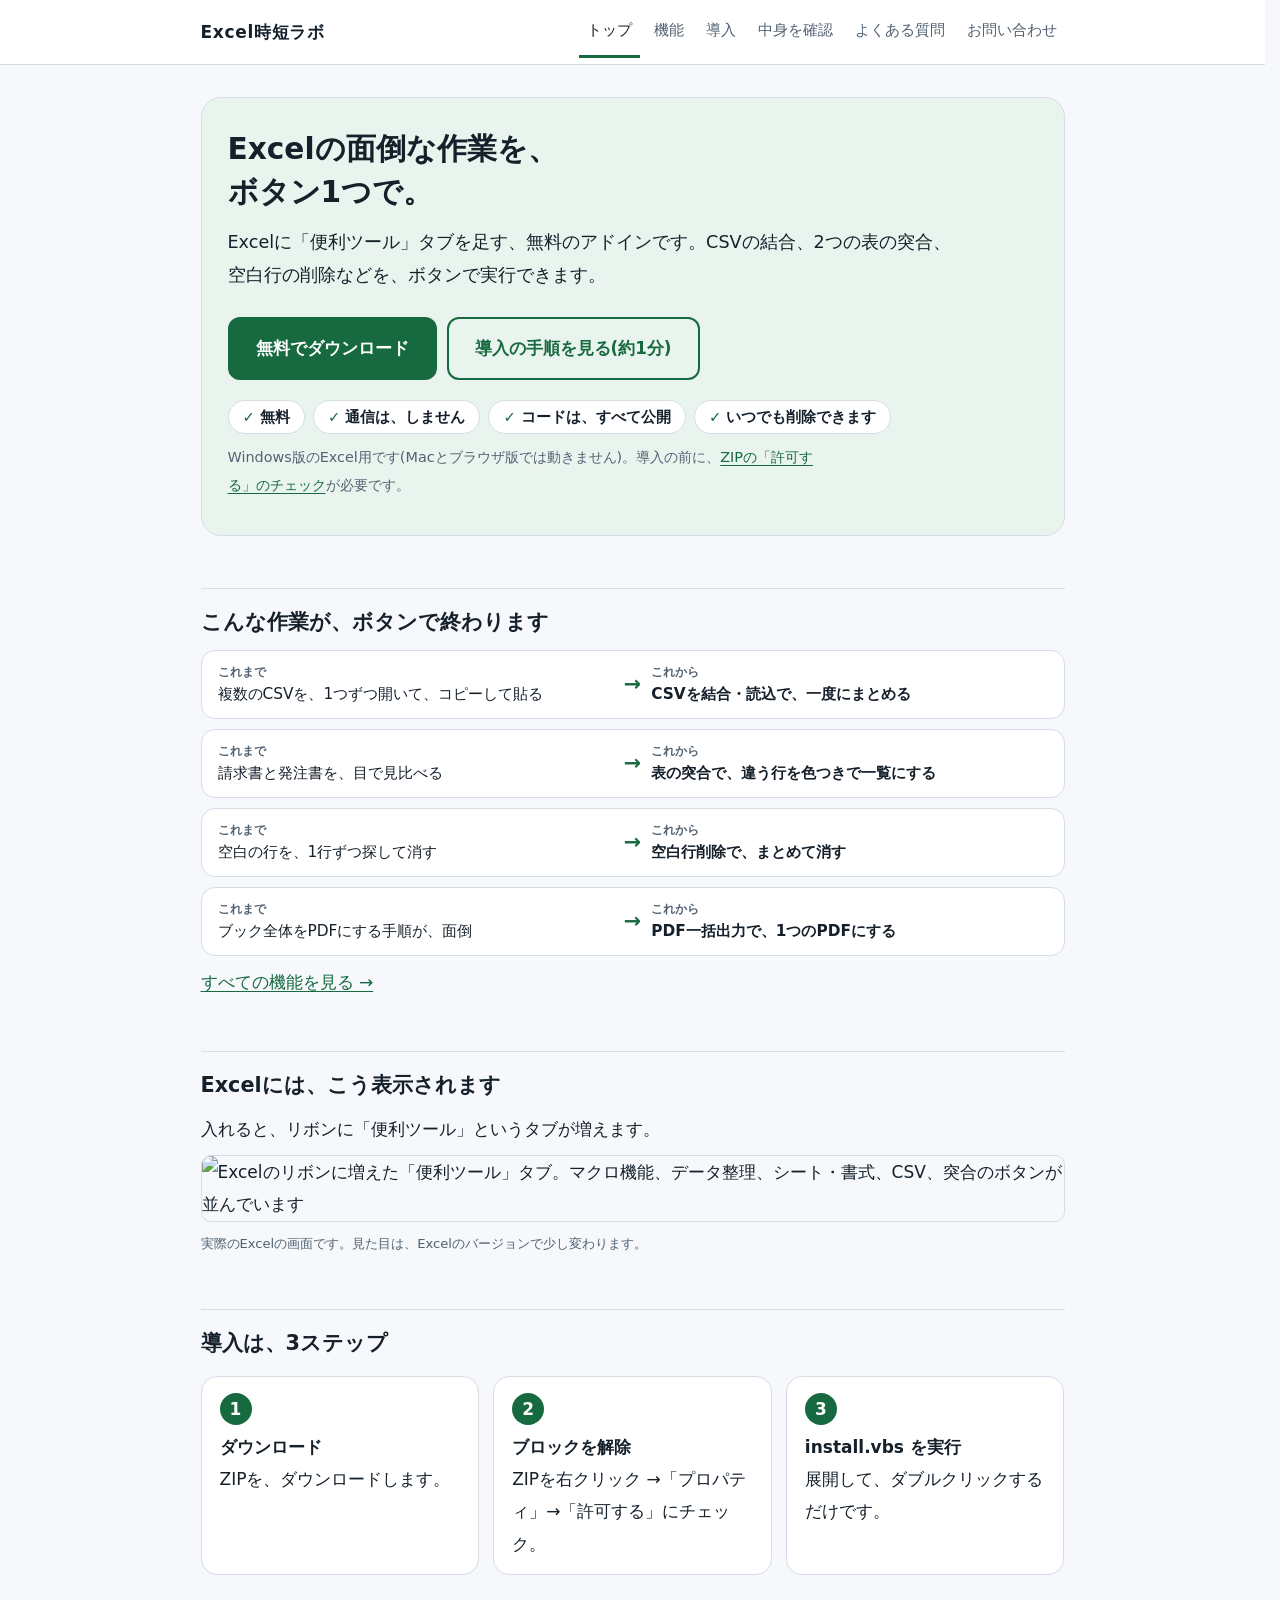
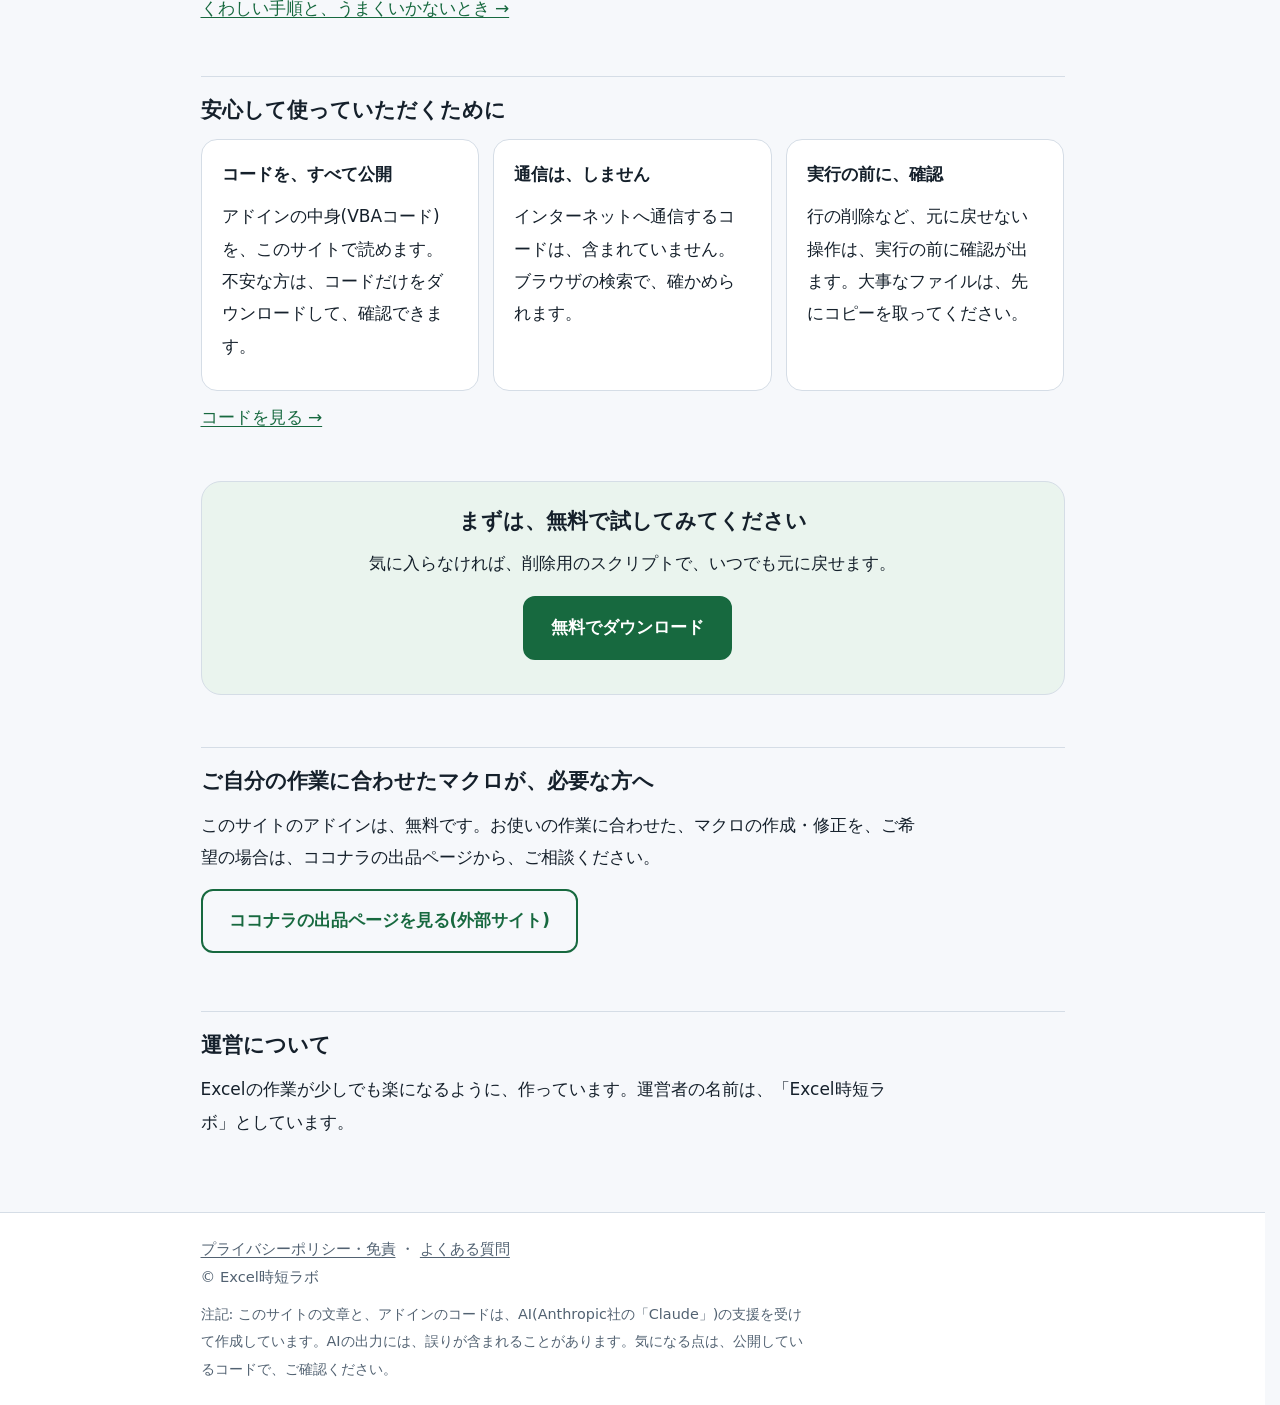
==== index.html @ a4383a53 "Add files via upload" ====
<!doctype html>
<html lang="ja">
<head>
<meta charset="utf-8">
<meta name="viewport" content="width=device-width, initial-scale=1">
<title>Excel時短ラボ|Excelの面倒な作業を、ボタン1つで</title>
<meta name="description" content="Excelに「便利ツール」タブを足す、無料のアドイン。CSVの結合、表の突合、重複削除などを、ボタンで実行できます。コードは、すべて公開しています。">
<link rel="stylesheet" href="style.css">
</head>
<body>
<a class="skip" href="#main">本文へ移動</a>
<header class="site"><div class="wrap">
  <a class="brand" href="index.html">Excel時短ラボ</a>
  <nav class="site" aria-label="メニュー">
    <a href="index.html" aria-current="page">トップ</a><a href="features.html">機能</a><a href="install.html">導入</a><a href="code.html">中身を確認</a><a href="faq.html">よくある質問</a><a href="contact.html">お問い合わせ</a>
  </nav>
</div></header>

<main id="main"><div class="wrap">

  <section class="hero">
    <h1>Excelの面倒な作業を、<br>ボタン1つで。</h1>
    <p class="lead">Excelに「便利ツール」タブを足す、無料のアドインです。CSVの結合、2つの表の突合、空白行の削除などを、ボタンで実行できます。</p>
    <p><a class="btn" href="downloads/CustomAddin_Installer.zip" download>無料でダウンロード</a><a class="btn sub" href="install.html">導入の手順を見る(約1分)</a></p>
    <ul class="chips">
      <li>無料</li><li>通信は、しません</li><li>コードは、すべて公開</li><li>いつでも削除できます</li>
    </ul>
    <p class="small">Windows版のExcel用です(Macとブラウザ版では動きません)。導入の前に、<a href="install.html">ZIPの「許可する」のチェック</a>が必要です。</p>
  </section>

  <h2>こんな作業が、ボタンで終わります</h2>
  <div class="ba"><div><span class="label">これまで</span>複数のCSVを、1つずつ開いて、コピーして貼る</div><div class="arrow" aria-hidden="true">→</div><div class="after"><span class="label">これから</span>CSVを結合・読込で、一度にまとめる</div></div>
  <div class="ba"><div><span class="label">これまで</span>請求書と発注書を、目で見比べる</div><div class="arrow" aria-hidden="true">→</div><div class="after"><span class="label">これから</span>表の突合で、違う行を色つきで一覧にする</div></div>
  <div class="ba"><div><span class="label">これまで</span>空白の行を、1行ずつ探して消す</div><div class="arrow" aria-hidden="true">→</div><div class="after"><span class="label">これから</span>空白行削除で、まとめて消す</div></div>
  <div class="ba"><div><span class="label">これまで</span>ブック全体をPDFにする手順が、面倒</div><div class="arrow" aria-hidden="true">→</div><div class="after"><span class="label">これから</span>PDF一括出力で、1つのPDFにする</div></div>
  <p><a href="features.html">すべての機能を見る →</a></p>

  <h2>Excelには、こう表示されます</h2>
  <p>入れると、リボンに「便利ツール」というタブが増えます。</p>
  <div class="scrollx"><img src="images/step3-ribbon.png" width="1992" height="214" alt="Excelのリボンに増えた「便利ツール」タブ。マクロ機能、データ整理、シート・書式、CSV、突合のボタンが並んでいます" style="width:100%;height:auto;border:1px solid var(--line);border-radius:10px"></div>
  <p class="small">実際のExcelの画面です。見た目は、Excelのバージョンで少し変わります。</p>

  <h2>導入は、3ステップ</h2>
  <ol class="steps3">
    <li><b>ダウンロード</b>ZIPを、ダウンロードします。</li>
    <li><b>ブロックを解除</b>ZIPを右クリック →「プロパティ」→「許可する」にチェック。</li>
    <li><b>install.vbs を実行</b>展開して、ダブルクリックするだけです。</li>
  </ol>
  <p><a href="install.html">くわしい手順と、うまくいかないとき →</a></p>

  <h2>安心して使っていただくために</h2>
  <div class="grid">
    <div class="card"><h3>コードを、すべて公開</h3><p>アドインの中身(VBAコード)を、このサイトで読めます。不安な方は、コードだけをダウンロードして、確認できます。</p></div>
    <div class="card"><h3>通信は、しません</h3><p>インターネットへ通信するコードは、含まれていません。ブラウザの検索で、確かめられます。</p></div>
    <div class="card"><h3>実行の前に、確認</h3><p>行の削除など、元に戻せない操作は、実行の前に確認が出ます。大事なファイルは、先にコピーを取ってください。</p></div>
  </div>
  <p><a href="code.html">コードを見る →</a></p>

  <div class="cta-band">
    <h2>まずは、無料で試してみてください</h2>
    <p>気に入らなければ、削除用のスクリプトで、いつでも元に戻せます。</p>
    <p><a class="btn" href="downloads/CustomAddin_Installer.zip" download>無料でダウンロード</a></p>
  </div>

  <h2>ご自分の作業に合わせたマクロが、必要な方へ</h2>
  <p>このサイトのアドインは、無料です。お使いの作業に合わせた、マクロの作成・修正を、ご希望の場合は、ココナラの出品ページから、ご相談ください。</p>
  <p><a class="btn sub" href="https://coconala.com/services/4470032" target="_blank" rel="noopener">ココナラの出品ページを見る(外部サイト)</a></p>

  <h2>運営について</h2>
  <p>Excelの作業が少しでも楽になるように、作っています。運営者の名前は、「Excel時短ラボ」としています。</p>
</div></main>

<footer class="site"><div class="wrap">
  <a href="privacy.html">プライバシーポリシー・免責</a> ・ <a href="faq.html">よくある質問</a><br>
  © Excel時短ラボ

  <p class="small" style="margin:10px 0 0;max-width:42em">注記: このサイトの文章と、アドインのコードは、AI(Anthropic社の「Claude」)の支援を受けて作成しています。AIの出力には、誤りが含まれることがあります。気になる点は、公開しているコードで、ご確認ください。</p>
</div></footer>
</body>
</html>
---- style.css ----
:root {
  --bg: #f6f8fb; --card: #ffffff; --text: #15202b; --muted: #526272; --line: #d5dde6;
  --accent: #17693f; --accent-ink: #ffffff; --soft: #e8f4ee; --warn: #fff6e0; --warn-line: #e6cd8a; --code-bg: #0f1720; --code-ink: #e6edf3;
  --hero: #eaf4ee;
}
@media (prefers-color-scheme: dark) {
  :root:not([data-theme="light"]) {
    --bg: #0e141b; --card: #17202a; --text: #e8eef4; --muted: #a3b3c2; --line: #2f3c49;
    --accent: #4cc38a; --accent-ink: #08140e; --soft: #15291f; --warn: #2b2411; --warn-line: #5a4a1a; --code-bg: #0a0f15; --code-ink: #dbe6f0;
    --hero: #12211a;
  }
}
* { box-sizing: border-box; }
html { scroll-behavior: smooth; overflow-y: scroll; scrollbar-gutter: stable; }
body { margin: 0; background: var(--bg); color: var(--text); font: 17px/1.9 system-ui, "Yu Gothic UI", "Yu Gothic", "Hiragino Sans", Meiryo, sans-serif; -webkit-text-size-adjust: 100%; }
a { color: var(--accent); text-underline-offset: 3px; }
a:focus-visible, summary:focus-visible, .btn:focus-visible { outline: 3px solid #f0a500; outline-offset: 2px; border-radius: 6px; }
.skip { position: absolute; left: -999px; top: 0; background: var(--accent); color: var(--accent-ink); padding: 10px 16px; z-index: 10; }
.skip:focus { left: 8px; top: 8px; }
.wrap { max-width: 900px; margin: 0 auto; padding: 0 18px; }

header.site { background: var(--card); border-bottom: 1px solid var(--line); }
header.site .wrap { display: flex; align-items: center; justify-content: space-between; gap: 4px 16px; flex-wrap: wrap; padding-top: 6px; padding-bottom: 6px; }
.brand { font-weight: 800; letter-spacing: .04em; text-decoration: none; color: var(--text); padding: 8px 0; }
nav.site { display: flex; gap: 0 6px; flex-wrap: wrap; font-size: .95rem; }
nav.site a { text-decoration: none; color: var(--muted); padding: 10px 8px; min-height: 44px; display: inline-flex; align-items: center; border-bottom: 3px solid transparent; }
nav.site a:hover { color: var(--text); }
nav.site a[aria-current="page"] { color: var(--text); border-bottom-color: var(--accent); }

main { padding: 28px 0 64px; }
h1 { font-size: 1.85rem; line-height: 1.45; margin: 8px 0 12px; }
h2 { font-size: 1.3rem; line-height: 1.5; margin: 52px 0 12px; padding-top: 18px; border-top: 1px solid var(--line); }
h3 { font-size: 1.08rem; margin: 26px 0 6px; }
p, li { margin: 10px 0; }
main p, main li { max-width: 42em; }
.lead { font-size: 1.1rem; color: var(--muted); }

.hero { background: var(--hero); border: 1px solid var(--line); border-radius: 20px; padding: 30px 26px 26px; margin: 4px 0 8px; }
.hero h1 { margin-top: 0; }
.hero .lead { color: var(--text); margin-bottom: 18px; }
.chips { display: flex; flex-wrap: wrap; gap: 8px; margin: 14px 0 4px; padding: 0; list-style: none; }
.chips li { margin: 0; max-width: none; background: var(--card); border: 1px solid var(--line); border-radius: 999px; padding: 2px 14px; font-size: .92rem; font-weight: 700; }
.chips li::before { content: "✓ "; color: var(--accent); }
.small { font-size: .9rem; color: var(--muted); }

.card { background: var(--card); border: 1px solid var(--line); border-radius: 16px; padding: 18px 20px; margin: 16px 0; }
.card h3 { margin-top: 0; }
.grid { display: grid; grid-template-columns: repeat(auto-fit, minmax(250px, 1fr)); gap: 14px; }
.grid .card { margin: 0; }
.grid .card p { max-width: none; }

.btn { display: inline-block; background: var(--accent); color: var(--accent-ink); padding: 14px 26px; min-height: 48px; border-radius: 12px; text-decoration: none; font-weight: 700; font-size: 1.05rem; margin: 6px 10px 6px 0; border: 2px solid var(--accent); }
.btn:hover { filter: brightness(1.08); }
.btn.sub { background: transparent; color: var(--accent); }

.note { background: var(--warn); border: 1px solid var(--warn-line); border-radius: 12px; padding: 12px 16px; margin: 16px 0; font-size: .96rem; }
.ok { background: var(--soft); border: 1px solid var(--line); border-radius: 12px; padding: 12px 16px; margin: 16px 0; }
.tag { display: inline-block; font-size: .75rem; color: var(--muted); border: 1px solid var(--line); border-radius: 999px; padding: 0 10px; margin-right: 6px; }

.toc { display: flex; flex-wrap: wrap; gap: 8px; margin: 14px 0 0; padding: 0; list-style: none; }
.toc li { margin: 0; max-width: none; }
.toc a { display: inline-block; padding: 8px 14px; min-height: 40px; border: 1px solid var(--line); border-radius: 999px; background: var(--card); text-decoration: none; font-size: .95rem; }

/* 3 steps */
.steps3 { display: grid; grid-template-columns: repeat(auto-fit, minmax(230px, 1fr)); gap: 14px; counter-reset: s; padding: 0; list-style: none; }
.steps3 li { counter-increment: s; margin: 0; max-width: none; background: var(--card); border: 1px solid var(--line); border-radius: 16px; padding: 16px 18px 14px; }
.steps3 li::before { content: counter(s); display: inline-flex; width: 32px; height: 32px; align-items: center; justify-content: center; border-radius: 50%; background: var(--accent); color: var(--accent-ink); font-weight: 800; margin-bottom: 6px; }
.steps3 b { display: block; }

/* Excel ribbon picture (HTML) */
.ribbon { background: var(--card); border: 1px solid var(--line); border-radius: 14px; overflow: hidden; margin: 14px 0; }
.ribbon .tabs { display: flex; gap: 2px; background: #217346; padding: 8px 10px 0; font-size: .8rem; color: #fff; overflow-x: auto; }
.ribbon .tabs span { padding: 5px 12px; white-space: nowrap; opacity: .85; }
.ribbon .tabs span.on { background: var(--card); color: var(--text); opacity: 1; font-weight: 700; border-radius: 6px 6px 0 0; }
.ribbon .body { display: flex; flex-wrap: wrap; padding: 12px 6px; }
.ribbon .grp { padding: 0 12px; border-right: 1px solid var(--line); min-width: 120px; flex: 1 1 130px; margin: 4px 0; }
.ribbon .grp:last-child { border-right: 0; }
.ribbon .grp b { display: block; font-size: .72rem; color: var(--muted); text-align: center; border-top: 1px solid var(--line); margin-top: 8px; padding-top: 2px; font-weight: 600; }
.ribbon .grp span { display: block; font-size: .85rem; line-height: 1.5; padding: 2px 0; }
.ribbon .grp span::before { content: "▣ "; color: var(--accent); }

/* Windows dialog picture (HTML) */
.shot { margin: 14px 0 22px; }
.shot figcaption { font-size: .88rem; color: var(--muted); margin-top: 6px; }
.win { max-width: 420px; background: #f3f3f3; color: #1b1b1b; border: 1px solid #8a8a8a; border-radius: 8px; box-shadow: 0 8px 24px rgba(0,0,0,.25); overflow: hidden; font: 13px/1.6 "Yu Gothic UI", Meiryo, sans-serif; }
.win .tb { background: #fff; padding: 8px 12px; display: flex; justify-content: space-between; font-size: 12px; border-bottom: 1px solid #ddd; }
.win .tabs2 { display: flex; gap: 0; padding: 8px 10px 0; background: #fff; }
.win .tabs2 span { padding: 3px 10px; border: 1px solid #d0d0d0; border-bottom: 0; background: #f3f3f3; font-size: 12px; }
.win .tabs2 span.on { background: #fff; font-weight: 700; }
.win .pane { background: #fff; margin: 0 10px 10px; padding: 12px; border: 1px solid #d0d0d0; }
.win .row { display: flex; gap: 10px; padding: 1px 0; }
.win .row b { width: 64px; font-weight: 400; color: #555; flex: none; }
.win .sec { border-top: 1px solid #ddd; margin-top: 8px; padding-top: 8px; }
.win .hl { outline: 3px solid #e5322d; outline-offset: 2px; border-radius: 3px; display: inline-block; padding: 0 6px 0 2px; margin-top: 4px; }
.win .chk { display: inline-block; width: 13px; height: 13px; border: 1px solid #333; background: #fff; vertical-align: -2px; margin-right: 4px; text-align: center; line-height: 11px; font-size: 11px; }
.win .btns { display: flex; justify-content: flex-end; gap: 8px; padding: 0 12px 12px; }
.win .btns span { border: 1px solid #adadad; background: #e5e5e5; padding: 1px 18px; font-size: 12px; }
.win.msg .pane { border: 0; margin: 0; padding: 18px 16px 8px; }
.win.msg .ic { display: inline-block; width: 28px; height: 28px; border-radius: 50%; background: #1a73c8; color: #fff; text-align: center; font-weight: 800; line-height: 28px; margin-right: 10px; float: left; }
.win.msg p { margin: 0 0 8px 38px; max-width: none; font-size: 13px; }

/* before -> after */
.ba { display: grid; grid-template-columns: 1fr auto 1fr; gap: 10px; align-items: center; background: var(--card); border: 1px solid var(--line); border-radius: 14px; padding: 12px 16px; margin: 10px 0; }
.ba div { margin: 0; max-width: none; font-size: .96rem; line-height: 1.6; }
.ba .arrow { color: var(--accent); font-weight: 800; font-size: 1.3rem; }
.ba .after { font-weight: 700; }
.ba .label { display: block; font-size: .72rem; color: var(--muted); font-weight: 600; }

.cta-band { background: var(--hero); border: 1px solid var(--line); border-radius: 20px; padding: 24px 24px 18px; margin: 48px 0 0; text-align: center; }
.cta-band h2 { border: 0; margin: 0 0 6px; padding: 0; }
.cta-band p { margin-left: auto; margin-right: auto; }

table { border-collapse: collapse; width: 100%; background: var(--card); border: 1px solid var(--line); border-radius: 12px; overflow: hidden; font-size: .96rem; line-height: 1.75; }
th, td { text-align: left; padding: 12px 14px; border-bottom: 1px solid var(--line); vertical-align: top; }
th { background: var(--soft); white-space: nowrap; }
ol.steps { padding-left: 1.4em; }
ol.steps li { margin: 12px 0; }
details { background: var(--card); border: 1px solid var(--line); border-radius: 12px; margin: 12px 0; padding: 4px 16px; }
details > summary { cursor: pointer; font-weight: 700; padding: 12px 0; min-height: 44px; }
pre.code { background: var(--code-bg); color: var(--code-ink); padding: 14px; border-radius: 10px; overflow: auto; max-height: 520px; font: 13px/1.55 ui-monospace, "Cascadia Mono", Consolas, monospace; tab-size: 4; }
code { font-family: ui-monospace, Consolas, monospace; background: var(--soft); padding: 1px 6px; border-radius: 6px; font-size: .92em; }
footer.site { border-top: 1px solid var(--line); background: var(--card); padding: 22px 0; color: var(--muted); font-size: .92rem; }
footer.site a { color: var(--muted); }
.draft { background: #ffe3e3; color: #7a1d1d; text-align: center; padding: 6px 10px; font-size: .85rem; }
@media (prefers-color-scheme: dark) { .draft { background: #3a1717; color: #ffb4b4; } }
@media (max-width: 640px) {
  body { font-size: 16.5px; }
  h1, .hero h1 { font-size: 1.5rem; }
  .hero { padding: 22px 18px 18px; }
  .btn { display: block; text-align: center; margin-right: 0; }
  .ba { grid-template-columns: 1fr; }
  .ba .arrow { transform: rotate(90deg); justify-self: center; }
  .ribbon .grp { border-right: 0; border-bottom: 1px solid var(--line); flex-basis: 100%; }
  th { white-space: normal; }
  table, tbody, tr, th, td { display: block; }
  tr { border-bottom: 1px solid var(--line); padding: 6px 0; }
  th, td { border: 0; padding: 4px 14px; }
}
@media (prefers-reduced-motion: reduce) { html { scroll-behavior: auto; } }

/* 写真: スマホでは、横にスクロールして大きく見る */
.scrollx { overflow-x: auto; -webkit-overflow-scrolling: touch; }
@media (max-width: 640px) { .scrollx img { min-width: 680px; width: 680px !important; max-width: none !important; } }
.scrollx + .small, .shot .hint { font-size: .82rem; color: var(--muted); }
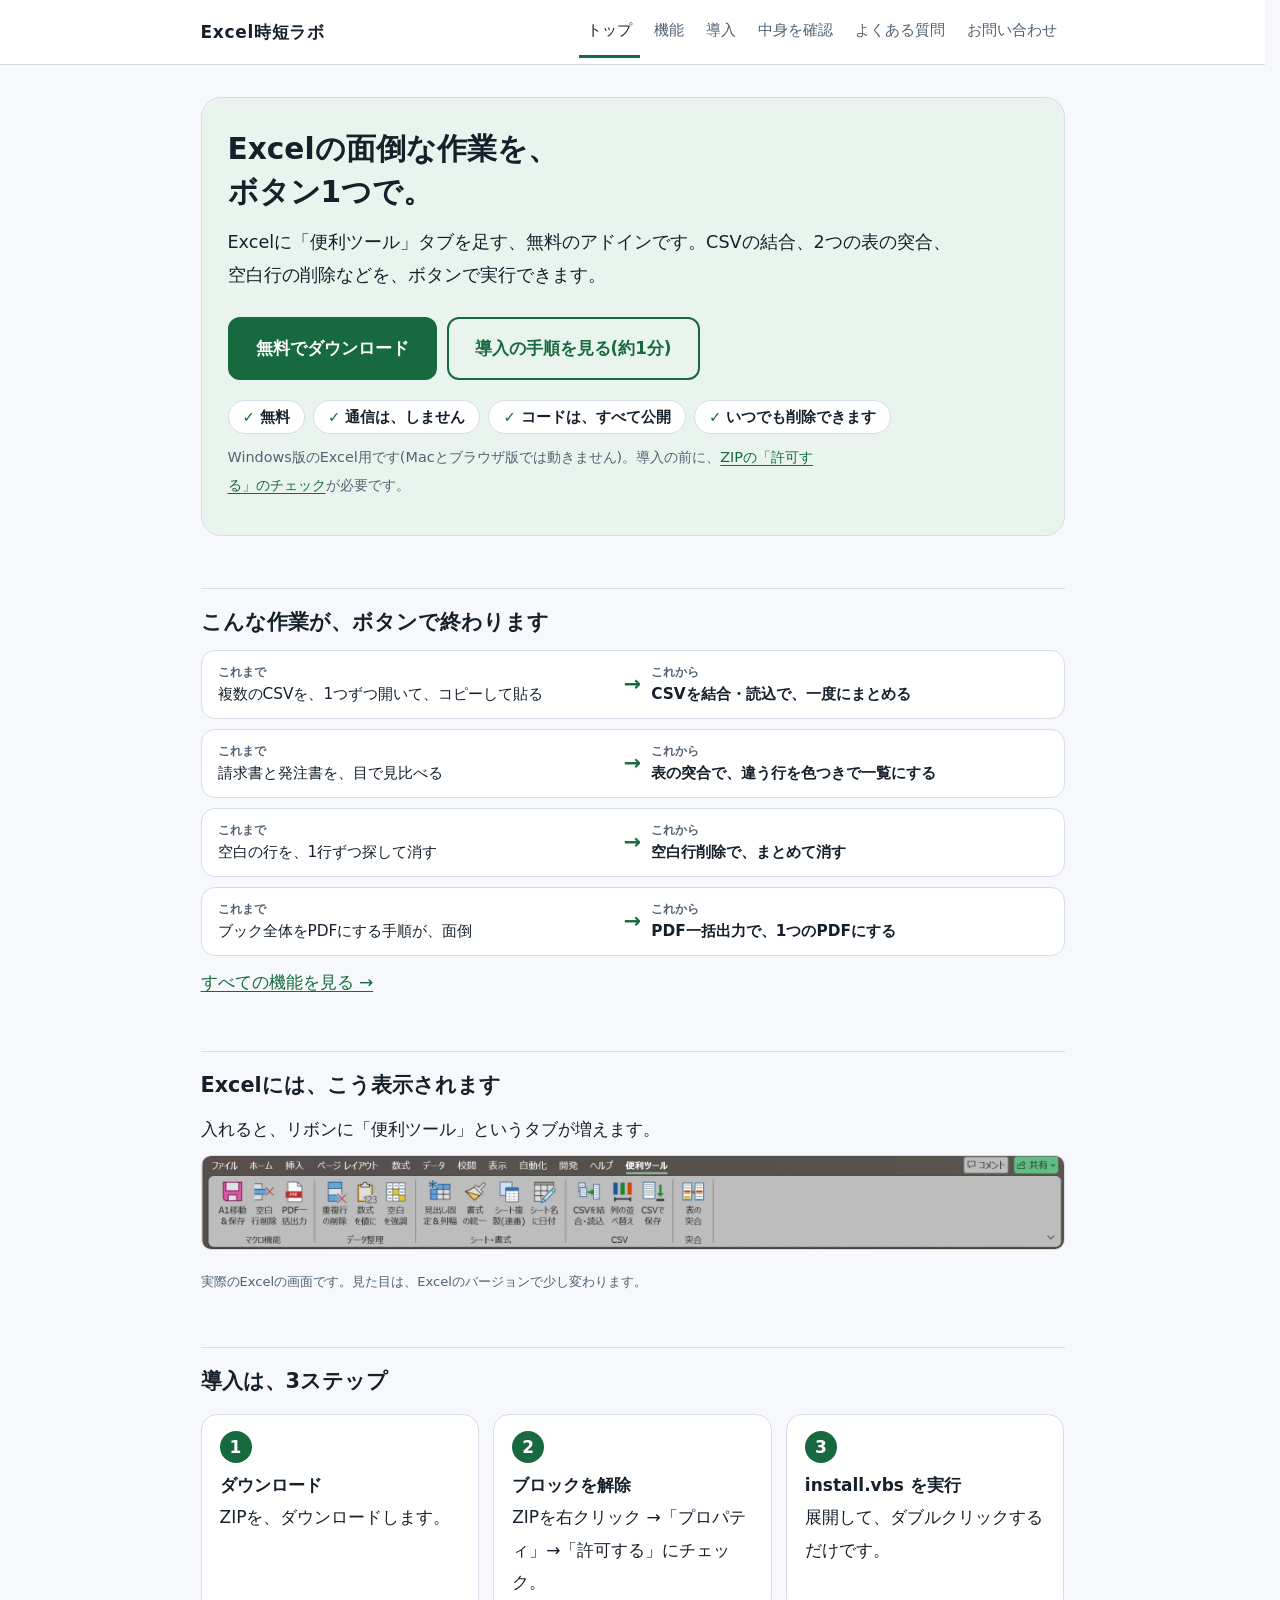
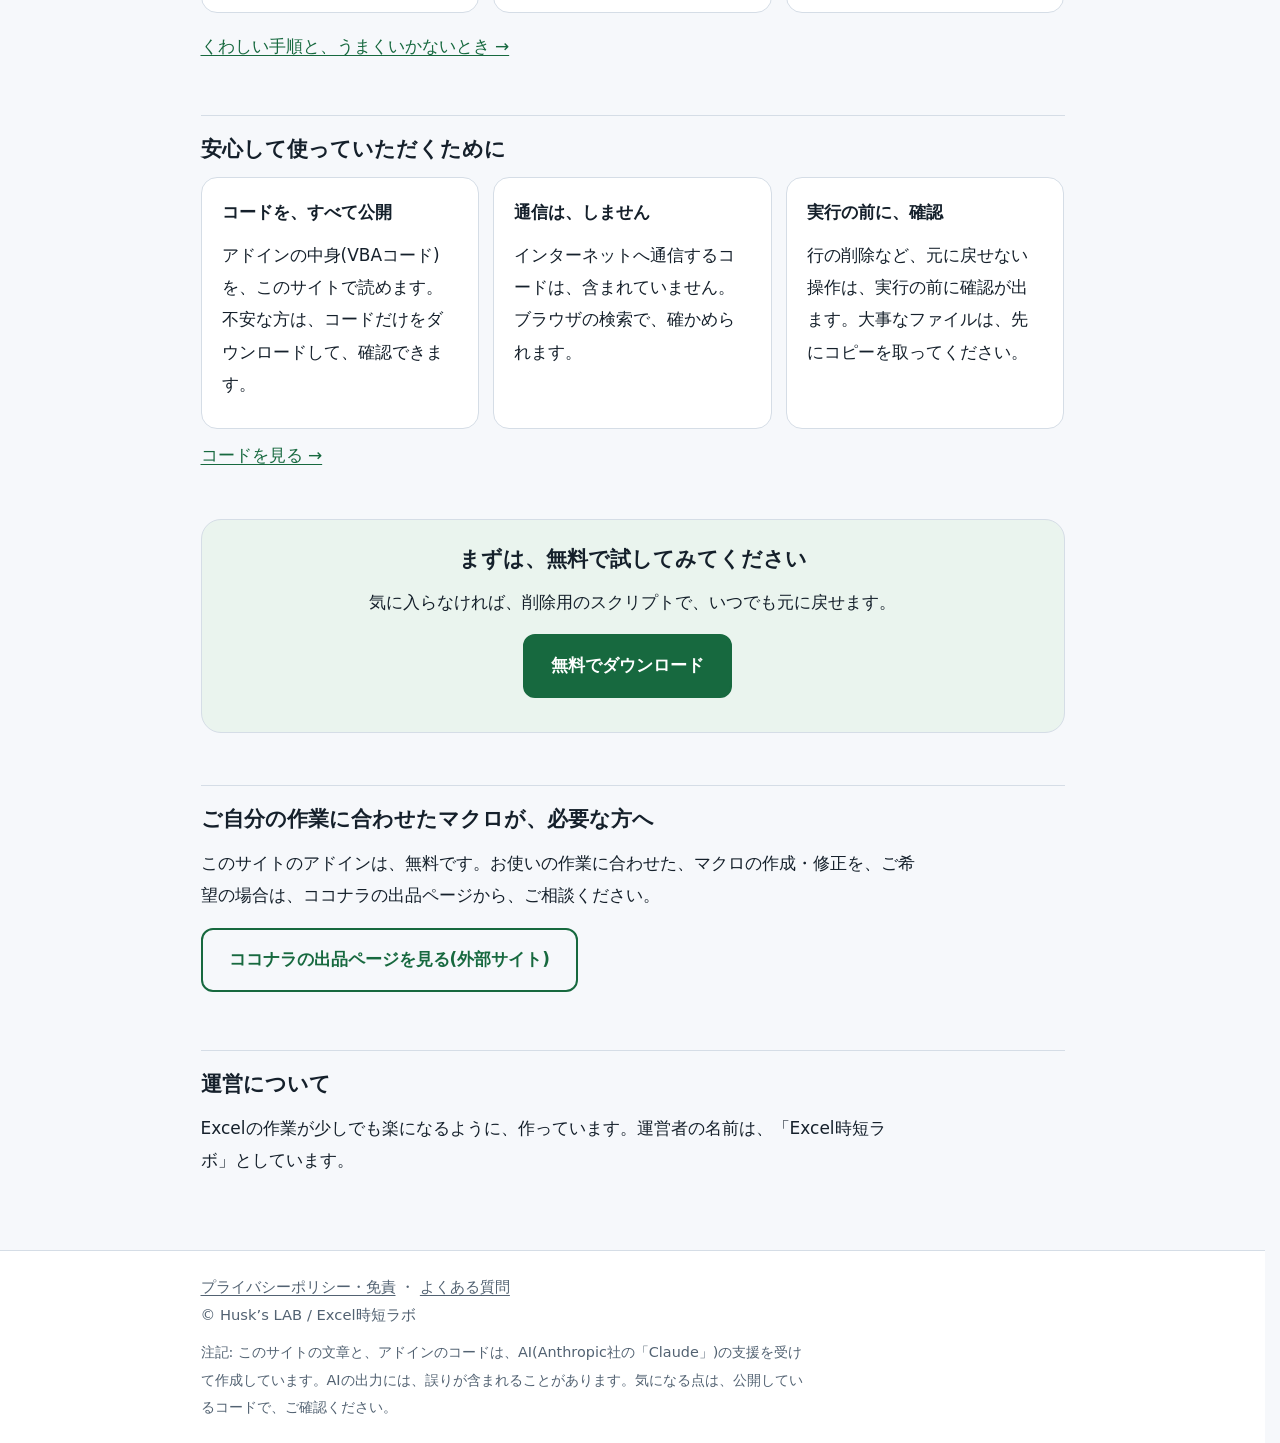
==== commit 2406986e: "Add files via upload" ====
--- a/index.html
+++ b/index.html
@@ -72,7 +72,7 @@
 
 <footer class="site"><div class="wrap">
   <a href="privacy.html">プライバシーポリシー・免責</a> ・ <a href="faq.html">よくある質問</a><br>
-  © Excel時短ラボ
+  © Husk’s LAB / Excel時短ラボ
 
   <p class="small" style="margin:10px 0 0;max-width:42em">注記: このサイトの文章と、アドインのコードは、AI(Anthropic社の「Claude」)の支援を受けて作成しています。AIの出力には、誤りが含まれることがあります。気になる点は、公開しているコードで、ご確認ください。</p>
 </div></footer>
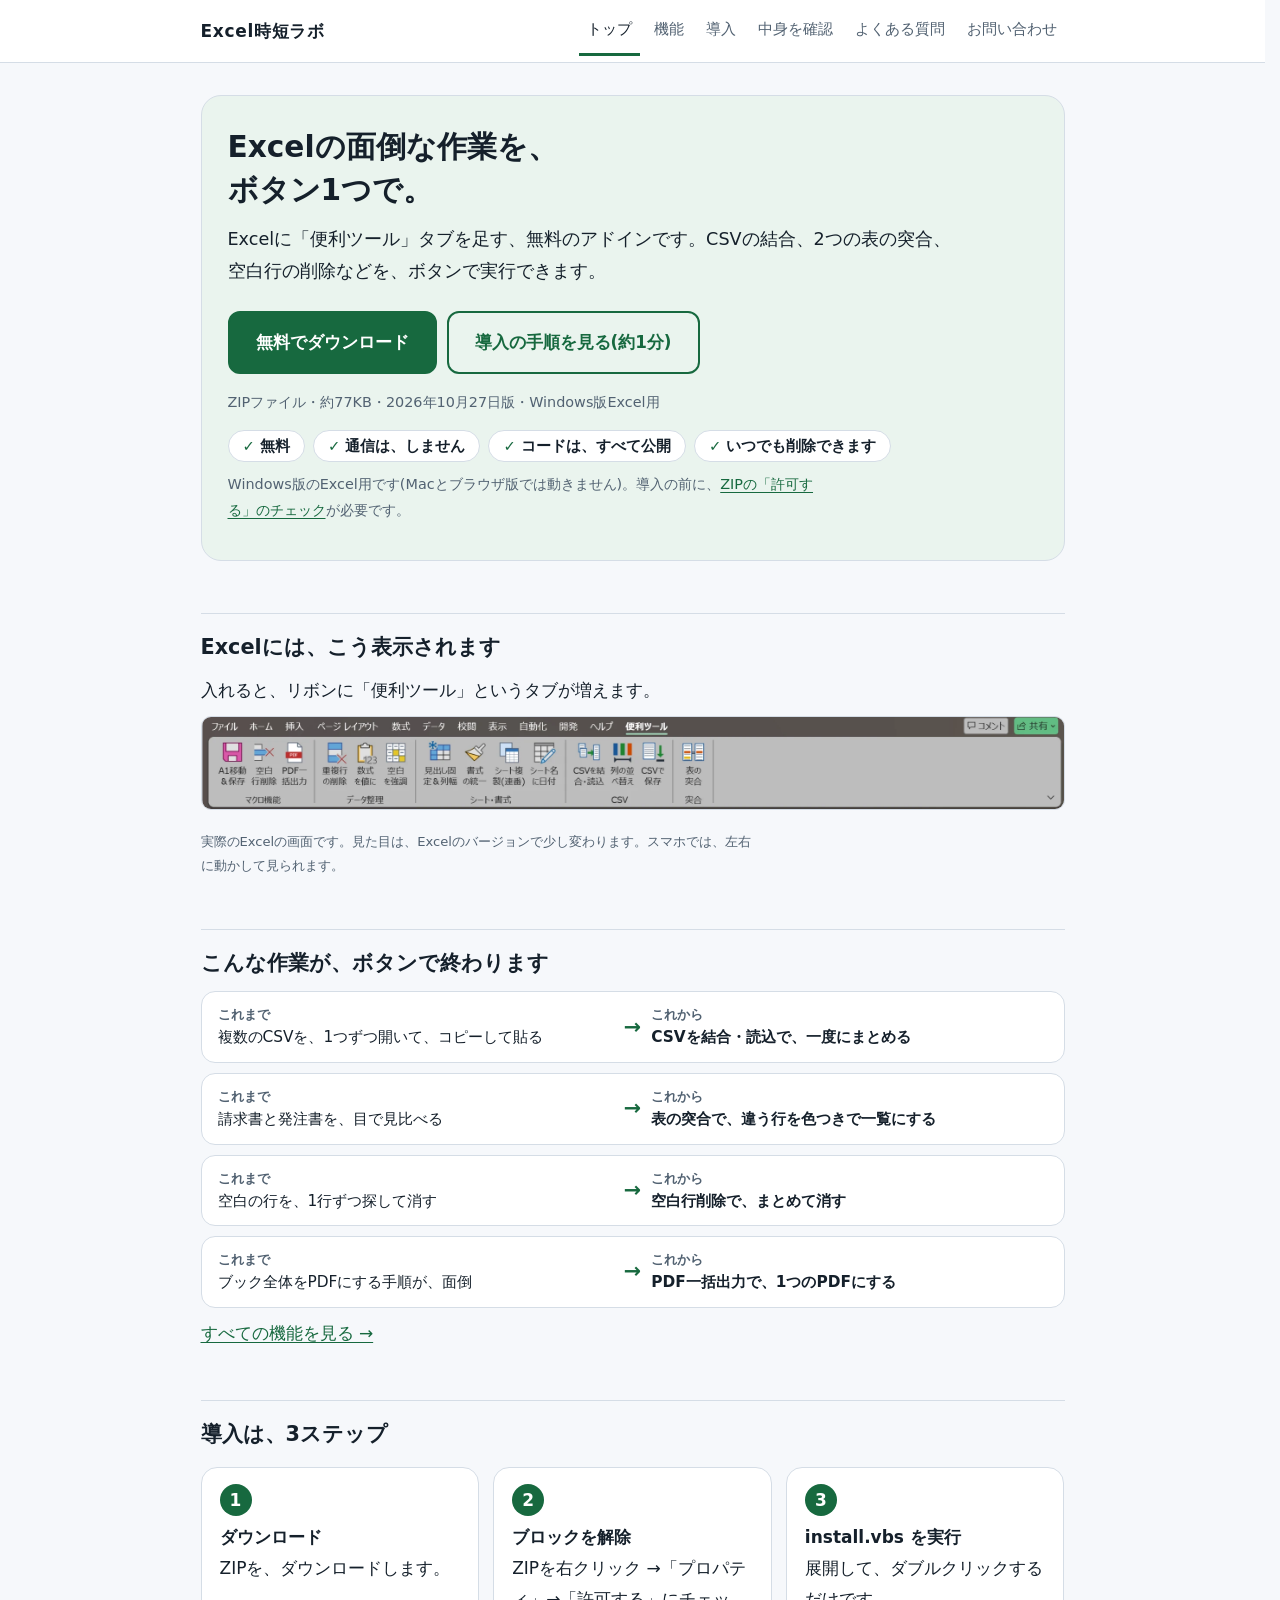
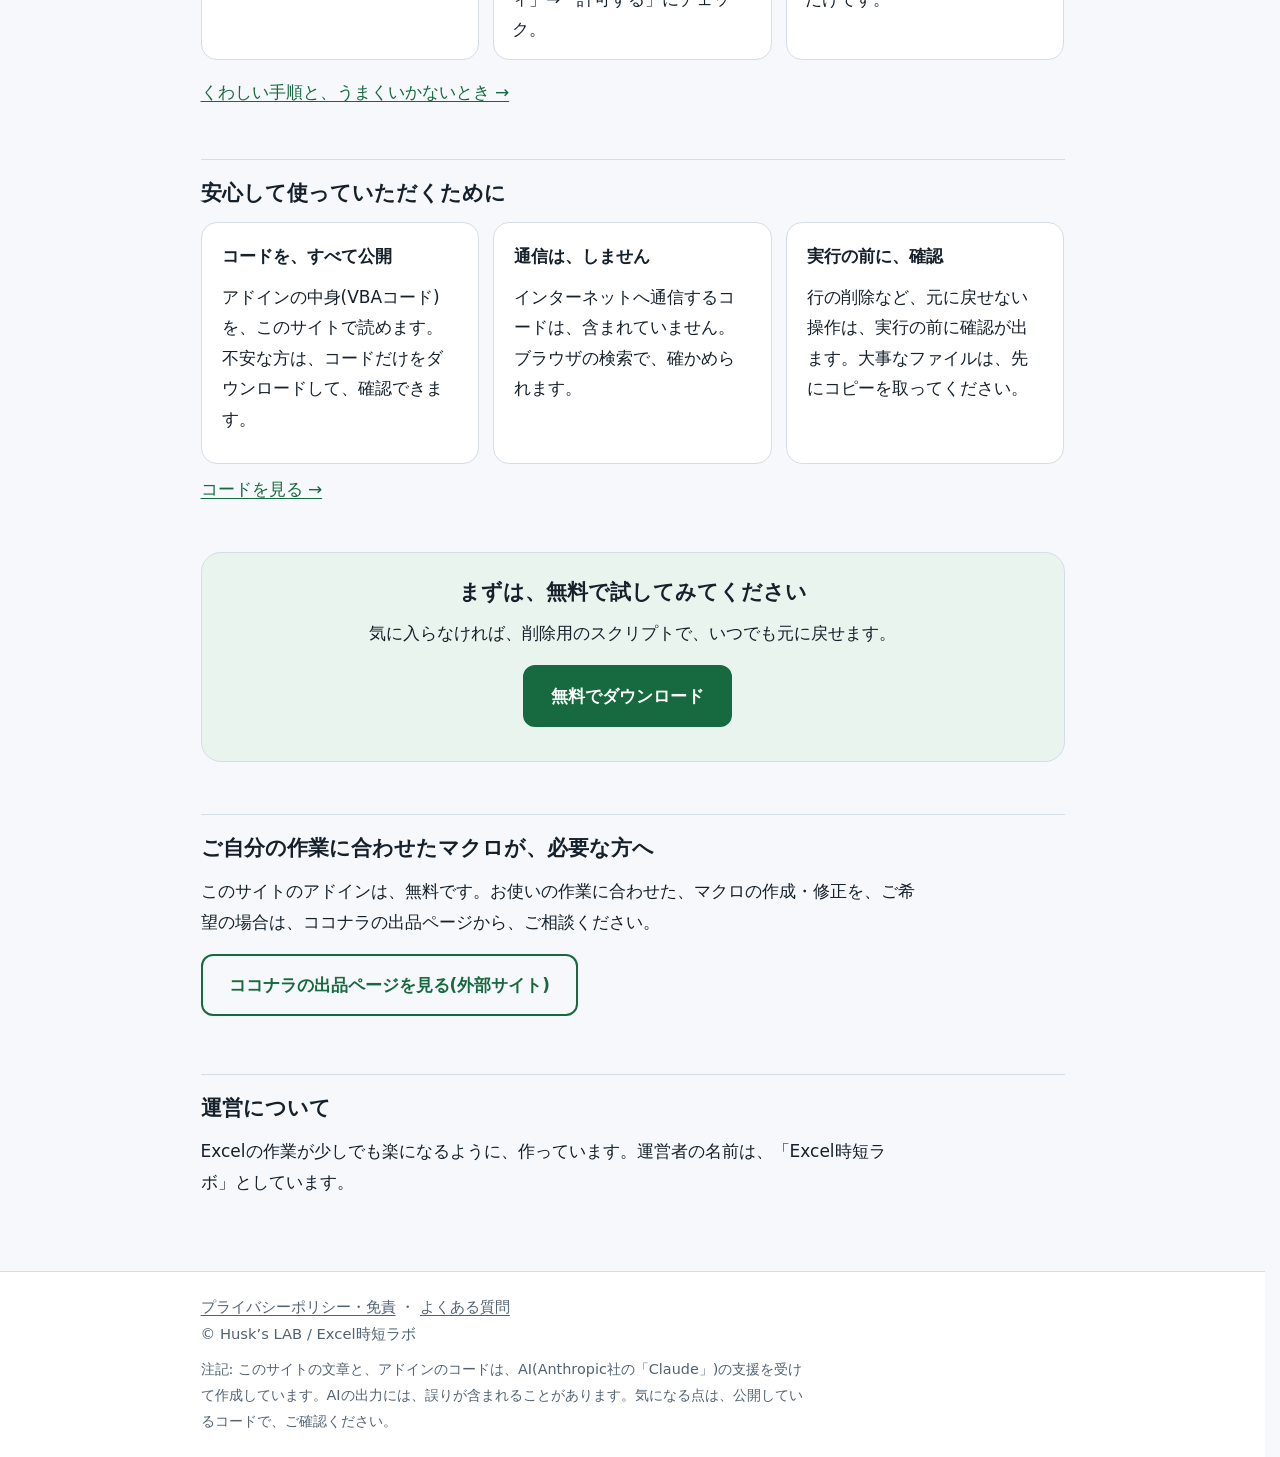
==== commit 8be90ff9: "Add files via upload" ====
--- a/index.html
+++ b/index.html
@@ -6,6 +6,15 @@
 <title>Excel時短ラボ|Excelの面倒な作業を、ボタン1つで</title>
 <meta name="description" content="Excelに「便利ツール」タブを足す、無料のアドイン。CSVの結合、表の突合、重複削除などを、ボタンで実行できます。コードは、すべて公開しています。">
 <link rel="stylesheet" href="style.css">
+<link rel="icon" href="favicon.svg" type="image/svg+xml">
+<link rel="apple-touch-icon" href="apple-touch-icon.png">
+<meta property="og:type" content="website">
+<meta property="og:description" content="Excelに「便利ツール」タブを足す、無料のアドイン。CSVの結合、表の突合、重複削除などを、ボタンで実行できます。コードは、すべて公開しています。">
+<meta property="og:url" content="https://husk509.github.io/excel-jitan-lab/">
+<meta property="og:site_name" content="Excel時短ラボ">
+<meta property="og:title" content="Excel時短ラボ|Excelの面倒な作業を、ボタン1つで">
+<meta property="og:image" content="https://husk509.github.io/excel-jitan-lab/og-image.png">
+<meta name="twitter:card" content="summary_large_image">
 </head>
 <body>
 <a class="skip" href="#main">本文へ移動</a>
@@ -22,11 +31,17 @@
     <h1>Excelの面倒な作業を、<br>ボタン1つで。</h1>
     <p class="lead">Excelに「便利ツール」タブを足す、無料のアドインです。CSVの結合、2つの表の突合、空白行の削除などを、ボタンで実行できます。</p>
     <p><a class="btn" href="downloads/CustomAddin_Installer.zip" download>無料でダウンロード</a><a class="btn sub" href="install.html">導入の手順を見る(約1分)</a></p>
+    <p class="small dl-meta">ZIPファイル・約77KB・2026年10月27日版・Windows版Excel用</p>
     <ul class="chips">
       <li>無料</li><li>通信は、しません</li><li>コードは、すべて公開</li><li>いつでも削除できます</li>
     </ul>
     <p class="small">Windows版のExcel用です(Macとブラウザ版では動きません)。導入の前に、<a href="install.html">ZIPの「許可する」のチェック</a>が必要です。</p>
   </section>
+
+  <h2>Excelには、こう表示されます</h2>
+  <p>入れると、リボンに「便利ツール」というタブが増えます。</p>
+  <div class="scrollx"><picture><source media="(max-width: 640px)" srcset="images/step3-ribbon-sp.png" width="1195" height="214"><img src="images/step3-ribbon.png" width="1992" height="214" alt="Excelのリボンに増えた「便利ツール」タブ。マクロ機能、データ整理、シート・書式、CSV、突合のボタンが並んでいます" style="width:100%;height:auto;border:1px solid var(--line);border-radius:10px"></picture></div>
+  <p class="small">実際のExcelの画面です。見た目は、Excelのバージョンで少し変わります。スマホでは、左右に動かして見られます。</p>
 
   <h2>こんな作業が、ボタンで終わります</h2>
   <div class="ba"><div><span class="label">これまで</span>複数のCSVを、1つずつ開いて、コピーして貼る</div><div class="arrow" aria-hidden="true">→</div><div class="after"><span class="label">これから</span>CSVを結合・読込で、一度にまとめる</div></div>
@@ -34,11 +49,6 @@
   <div class="ba"><div><span class="label">これまで</span>空白の行を、1行ずつ探して消す</div><div class="arrow" aria-hidden="true">→</div><div class="after"><span class="label">これから</span>空白行削除で、まとめて消す</div></div>
   <div class="ba"><div><span class="label">これまで</span>ブック全体をPDFにする手順が、面倒</div><div class="arrow" aria-hidden="true">→</div><div class="after"><span class="label">これから</span>PDF一括出力で、1つのPDFにする</div></div>
   <p><a href="features.html">すべての機能を見る →</a></p>
-
-  <h2>Excelには、こう表示されます</h2>
-  <p>入れると、リボンに「便利ツール」というタブが増えます。</p>
-  <div class="scrollx"><img src="images/step3-ribbon.png" width="1992" height="214" alt="Excelのリボンに増えた「便利ツール」タブ。マクロ機能、データ整理、シート・書式、CSV、突合のボタンが並んでいます" style="width:100%;height:auto;border:1px solid var(--line);border-radius:10px"></div>
-  <p class="small">実際のExcelの画面です。見た目は、Excelのバージョンで少し変わります。</p>
 
   <h2>導入は、3ステップ</h2>
   <ol class="steps3">
--- a/style.css
+++ b/style.css
@@ -1,20 +1,20 @@
 :root {
   --bg: #f6f8fb; --card: #ffffff; --text: #15202b; --muted: #526272; --line: #d5dde6;
   --accent: #17693f; --accent-ink: #ffffff; --soft: #e8f4ee; --warn: #fff6e0; --warn-line: #e6cd8a; --code-bg: #0f1720; --code-ink: #e6edf3;
-  --hero: #eaf4ee;
+  --hero: #eaf4ee; --focus: #a14d00;
 }
 @media (prefers-color-scheme: dark) {
   :root:not([data-theme="light"]) {
     --bg: #0e141b; --card: #17202a; --text: #e8eef4; --muted: #a3b3c2; --line: #2f3c49;
     --accent: #4cc38a; --accent-ink: #08140e; --soft: #15291f; --warn: #2b2411; --warn-line: #5a4a1a; --code-bg: #0a0f15; --code-ink: #dbe6f0;
-    --hero: #12211a;
+    --hero: #12211a; --focus: #ffc266;
   }
 }
 * { box-sizing: border-box; }
 html { scroll-behavior: smooth; overflow-y: scroll; scrollbar-gutter: stable; }
-body { margin: 0; background: var(--bg); color: var(--text); font: 17px/1.9 system-ui, "Yu Gothic UI", "Yu Gothic", "Hiragino Sans", Meiryo, sans-serif; -webkit-text-size-adjust: 100%; }
+body { margin: 0; background: var(--bg); color: var(--text); font: 17px/1.8 system-ui, "Yu Gothic UI", "Yu Gothic", "Hiragino Sans", Meiryo, sans-serif; -webkit-text-size-adjust: 100%; }
 a { color: var(--accent); text-underline-offset: 3px; }
-a:focus-visible, summary:focus-visible, .btn:focus-visible { outline: 3px solid #f0a500; outline-offset: 2px; border-radius: 6px; }
+a:focus-visible, summary:focus-visible, .btn:focus-visible { outline: 3px solid var(--focus); outline-offset: 3px; border-radius: 6px; }
 .skip { position: absolute; left: -999px; top: 0; background: var(--accent); color: var(--accent-ink); padding: 10px 16px; z-index: 10; }
 .skip:focus { left: 8px; top: 8px; }
 .wrap { max-width: 900px; margin: 0 auto; padding: 0 18px; }
@@ -55,7 +55,7 @@
 
 .note { background: var(--warn); border: 1px solid var(--warn-line); border-radius: 12px; padding: 12px 16px; margin: 16px 0; font-size: .96rem; }
 .ok { background: var(--soft); border: 1px solid var(--line); border-radius: 12px; padding: 12px 16px; margin: 16px 0; }
-.tag { display: inline-block; font-size: .75rem; color: var(--muted); border: 1px solid var(--line); border-radius: 999px; padding: 0 10px; margin-right: 6px; }
+.tag { display: inline-block; font-size: .82rem; color: var(--muted); border: 1px solid var(--line); border-radius: 999px; padding: 0 10px; margin-right: 6px; }
 
 .toc { display: flex; flex-wrap: wrap; gap: 8px; margin: 14px 0 0; padding: 0; list-style: none; }
 .toc li { margin: 0; max-width: none; }
@@ -104,7 +104,7 @@
 .ba div { margin: 0; max-width: none; font-size: .96rem; line-height: 1.6; }
 .ba .arrow { color: var(--accent); font-weight: 800; font-size: 1.3rem; }
 .ba .after { font-weight: 700; }
-.ba .label { display: block; font-size: .72rem; color: var(--muted); font-weight: 600; }
+.ba .label { display: block; font-size: .82rem; color: var(--muted); font-weight: 600; }
 
 .cta-band { background: var(--hero); border: 1px solid var(--line); border-radius: 20px; padding: 24px 24px 18px; margin: 48px 0 0; text-align: center; }
 .cta-band h2 { border: 0; margin: 0 0 6px; padding: 0; }
@@ -140,5 +140,6 @@
 
 /* 写真: スマホでは、横にスクロールして大きく見る */
 .scrollx { overflow-x: auto; -webkit-overflow-scrolling: touch; }
-@media (max-width: 640px) { .scrollx img { min-width: 680px; width: 680px !important; max-width: none !important; } }
-.scrollx + .small, .shot .hint { font-size: .82rem; color: var(--muted); }
+@media (max-width: 640px) { .scrollx img { min-width: 820px; width: 820px !important; max-width: none !important; } }
+.dl-meta { margin: 2px 0 10px; }
+.scrollx + .small, .shot .hint { font-size: .82rem; color: var(--muted); }
